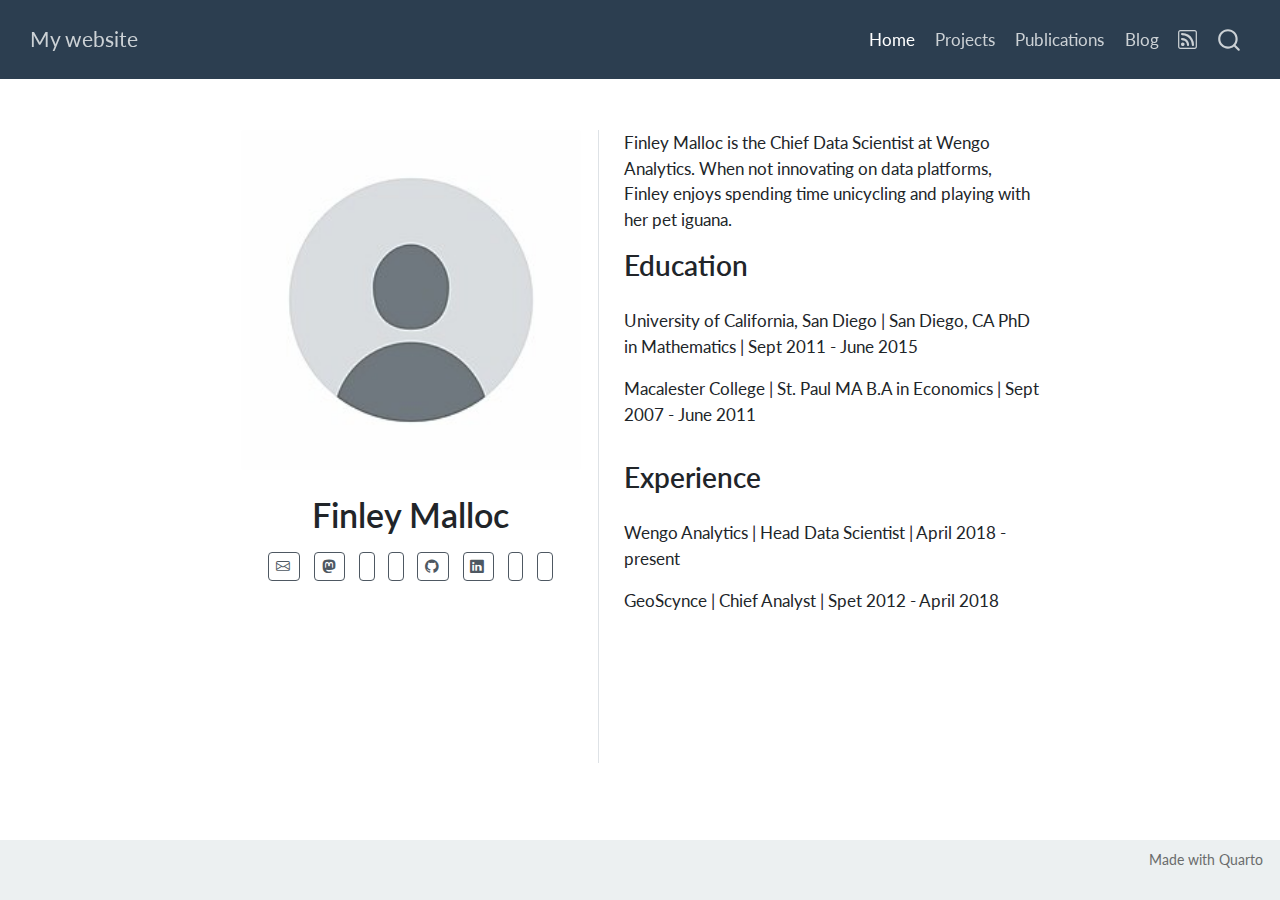
==== index.html @ 360e05d4 "Initialize gh-pages" ====
<!DOCTYPE html>
<html xmlns="http://www.w3.org/1999/xhtml" lang="en" xml:lang="en"><head>

<meta charset="utf-8">
<meta name="generator" content="quarto-1.5.57">

<meta name="viewport" content="width=device-width, initial-scale=1.0, user-scalable=yes">


<title>Finley Malloc – My website</title>
<style>
code{white-space: pre-wrap;}
span.smallcaps{font-variant: small-caps;}
div.columns{display: flex; gap: min(4vw, 1.5em);}
div.column{flex: auto; overflow-x: auto;}
div.hanging-indent{margin-left: 1.5em; text-indent: -1.5em;}
ul.task-list{list-style: none;}
ul.task-list li input[type="checkbox"] {
  width: 0.8em;
  margin: 0 0.8em 0.2em -1em; /* quarto-specific, see https://github.com/quarto-dev/quarto-cli/issues/4556 */ 
  vertical-align: middle;
}
</style>


<script src="site_libs/quarto-nav/quarto-nav.js"></script>
<script src="site_libs/quarto-nav/headroom.min.js"></script>
<script src="site_libs/clipboard/clipboard.min.js"></script>
<script src="site_libs/quarto-search/autocomplete.umd.js"></script>
<script src="site_libs/quarto-search/fuse.min.js"></script>
<script src="site_libs/quarto-search/quarto-search.js"></script>
<meta name="quarto:offset" content="./">
<script src="site_libs/quarto-html/quarto.js"></script>
<script src="site_libs/quarto-html/popper.min.js"></script>
<script src="site_libs/quarto-html/tippy.umd.min.js"></script>
<link href="site_libs/quarto-html/tippy.css" rel="stylesheet">
<link href="site_libs/quarto-html/quarto-syntax-highlighting.css" rel="stylesheet" id="quarto-text-highlighting-styles">
<script src="site_libs/bootstrap/bootstrap.min.js"></script>
<link href="site_libs/bootstrap/bootstrap-icons.css" rel="stylesheet">
<link href="site_libs/bootstrap/bootstrap.min.css" rel="stylesheet" id="quarto-bootstrap" data-mode="light">
<script src="site_libs/quarto-contrib/iconify-2.1.0/iconify-icon.min.js"></script>
<script id="quarto-search-options" type="application/json">{
  "location": "navbar",
  "copy-button": false,
  "collapse-after": 3,
  "panel-placement": "end",
  "type": "overlay",
  "limit": 50,
  "keyboard-shortcut": [
    "f",
    "/",
    "s"
  ],
  "show-item-context": false,
  "language": {
    "search-no-results-text": "No results",
    "search-matching-documents-text": "matching documents",
    "search-copy-link-title": "Copy link to search",
    "search-hide-matches-text": "Hide additional matches",
    "search-more-match-text": "more match in this document",
    "search-more-matches-text": "more matches in this document",
    "search-clear-button-title": "Clear",
    "search-text-placeholder": "",
    "search-detached-cancel-button-title": "Cancel",
    "search-submit-button-title": "Submit",
    "search-label": "Search"
  }
}</script>


<link rel="stylesheet" href="styles.css">
<meta property="og:title" content="Finley Malloc – My website">
<meta property="og:description" content="I am a scientist">
<meta property="og:site_name" content="My website">
<meta name="twitter:title" content="Finley Malloc – My website">
<meta name="twitter:description" content="I am a scientist">
<meta name="twitter:card" content="summary">
</head>

<body class="nav-fixed fullcontent">

<div id="quarto-search-results"></div>
  <header id="quarto-header" class="headroom fixed-top">
    <nav class="navbar navbar-expand-lg " data-bs-theme="dark">
      <div class="navbar-container container-fluid">
      <div class="navbar-brand-container mx-auto">
    <a class="navbar-brand" href="./index.html">
    <span class="navbar-title">My website</span>
    </a>
  </div>
            <div id="quarto-search" class="" title="Search"></div>
          <button class="navbar-toggler" type="button" data-bs-toggle="collapse" data-bs-target="#navbarCollapse" aria-controls="navbarCollapse" role="menu" aria-expanded="false" aria-label="Toggle navigation" onclick="if (window.quartoToggleHeadroom) { window.quartoToggleHeadroom(); }">
  <span class="navbar-toggler-icon"></span>
</button>
          <div class="collapse navbar-collapse" id="navbarCollapse">
            <ul class="navbar-nav navbar-nav-scroll ms-auto">
  <li class="nav-item">
    <a class="nav-link active" href="./index.html" aria-current="page"> 
<span class="menu-text">Home</span></a>
  </li>  
  <li class="nav-item">
    <a class="nav-link" href="./Projects.html"> 
<span class="menu-text">Projects</span></a>
  </li>  
  <li class="nav-item">
    <a class="nav-link" href="./Publications.html"> 
<span class="menu-text">Publications</span></a>
  </li>  
  <li class="nav-item">
    <a class="nav-link" href="./Blog.html"> 
<span class="menu-text">Blog</span></a>
  </li>  
  <li class="nav-item compact">
    <a class="nav-link" href="./index.xml"> <i class="bi bi-rss" role="img">
</i> 
<span class="menu-text"></span></a>
  </li>  
</ul>
          </div> <!-- /navcollapse -->
            <div class="quarto-navbar-tools">
</div>
      </div> <!-- /container-fluid -->
    </nav>
</header>
<!-- content -->
<div id="quarto-content" class="quarto-container page-columns page-rows-contents page-layout-article page-navbar">
<!-- sidebar -->
<!-- margin-sidebar -->
    
<!-- main -->
<div class="quarto-about-trestles">
  <div class="about-entity">
    <img src="avatar.jpg" class="about-image
  rounded " style="width: 20em;">
<header id="title-block-header" class="quarto-title-block default">
<div class="quarto-title">
<h1 class="title">Finley Malloc</h1>
</div>
<div class="quarto-title-meta">
  </div>
</header>
    <div class="about-links">
  <a href="mailto: test@example.com" class="about-link" rel="" target="">
    <i class="bi bi-envelope"></i>
     <span class="about-link-text"></span>
  </a>
  <a href="https://joinmastodon.org" class="about-link" rel="" target="">
    <i class="bi bi-mastodon"></i>
     <span class="about-link-text"></span>
  </a>
  <a href="https://bsky.app" class="about-link" rel="" target="">
     <span class="about-link-text"><iconify-icon role="img" inline="" icon="fa6-brands:bluesky" aria-label="Icon bluesky from fa6-brands Iconify.design set." title="BlueSky"></iconify-icon></span>
  </a>
  <a href="https://x.com" class="about-link" rel="" target="">
     <span class="about-link-text"><iconify-icon role="img" inline="" icon="fa6-brands:x-twitter" aria-label="Icon x-twitter from fa6-brands Iconify.design set." title="Twitter"></iconify-icon></span>
  </a>
  <a href="https://github.com" class="about-link" rel="" target="">
    <i class="bi bi-github"></i>
     <span class="about-link-text"></span>
  </a>
  <a href="https://linkedin.com/" class="about-link" rel="" target="">
    <i class="bi bi-linkedin"></i>
     <span class="about-link-text"></span>
  </a>
  <a href="https://scholar.google.com" class="about-link" rel="" target="">
     <span class="about-link-text"><iconify-icon role="img" inline="" icon="academicons:google-scholar-square" style="font-size: 1.2em;" aria-label="Icon google-scholar-square from academicons Iconify.design set." title="Scholar"></iconify-icon></span>
  </a>
  <a href="https://orcid.org/" class="about-link" rel="" target="">
     <span class="about-link-text"><iconify-icon role="img" inline="" icon="fa6-brands:orcid" style="font-size: 1.2em;" aria-label="Icon orcid from fa6-brands Iconify.design set." title="ORCID"></iconify-icon></span>
  </a>
</div>
  </div>
  <div class="about-contents"><main class="content" id="quarto-document-content">
<p>Finley Malloc is the Chief Data Scientist at Wengo Analytics. When not innovating on data platforms, Finley enjoys spending time unicycling and playing with her pet iguana.</p>
<section id="education" class="level2">
<h2 data-anchor-id="education">Education</h2>
<p>University of California, San Diego | San Diego, CA PhD in Mathematics | Sept 2011 - June 2015</p>
<p>Macalester College | St.&nbsp;Paul MA B.A in Economics | Sept 2007 - June 2011</p>
</section>
<section id="experience" class="level2">
<h2 data-anchor-id="experience">Experience</h2>
<p>Wengo Analytics | Head Data Scientist | April 2018 - present</p>
<p>GeoScynce | Chief Analyst | Spet 2012 - April 2018</p>


</section>
</main></div>
</div>
 <!-- /main -->
<script id="quarto-html-after-body" type="application/javascript">
window.document.addEventListener("DOMContentLoaded", function (event) {
  const toggleBodyColorMode = (bsSheetEl) => {
    const mode = bsSheetEl.getAttribute("data-mode");
    const bodyEl = window.document.querySelector("body");
    if (mode === "dark") {
      bodyEl.classList.add("quarto-dark");
      bodyEl.classList.remove("quarto-light");
    } else {
      bodyEl.classList.add("quarto-light");
      bodyEl.classList.remove("quarto-dark");
    }
  }
  const toggleBodyColorPrimary = () => {
    const bsSheetEl = window.document.querySelector("link#quarto-bootstrap");
    if (bsSheetEl) {
      toggleBodyColorMode(bsSheetEl);
    }
  }
  toggleBodyColorPrimary();  
  const isCodeAnnotation = (el) => {
    for (const clz of el.classList) {
      if (clz.startsWith('code-annotation-')) {                     
        return true;
      }
    }
    return false;
  }
  const onCopySuccess = function(e) {
    // button target
    const button = e.trigger;
    // don't keep focus
    button.blur();
    // flash "checked"
    button.classList.add('code-copy-button-checked');
    var currentTitle = button.getAttribute("title");
    button.setAttribute("title", "Copied!");
    let tooltip;
    if (window.bootstrap) {
      button.setAttribute("data-bs-toggle", "tooltip");
      button.setAttribute("data-bs-placement", "left");
      button.setAttribute("data-bs-title", "Copied!");
      tooltip = new bootstrap.Tooltip(button, 
        { trigger: "manual", 
          customClass: "code-copy-button-tooltip",
          offset: [0, -8]});
      tooltip.show();    
    }
    setTimeout(function() {
      if (tooltip) {
        tooltip.hide();
        button.removeAttribute("data-bs-title");
        button.removeAttribute("data-bs-toggle");
        button.removeAttribute("data-bs-placement");
      }
      button.setAttribute("title", currentTitle);
      button.classList.remove('code-copy-button-checked');
    }, 1000);
    // clear code selection
    e.clearSelection();
  }
  const getTextToCopy = function(trigger) {
      const codeEl = trigger.previousElementSibling.cloneNode(true);
      for (const childEl of codeEl.children) {
        if (isCodeAnnotation(childEl)) {
          childEl.remove();
        }
      }
      return codeEl.innerText;
  }
  const clipboard = new window.ClipboardJS('.code-copy-button:not([data-in-quarto-modal])', {
    text: getTextToCopy
  });
  clipboard.on('success', onCopySuccess);
  if (window.document.getElementById('quarto-embedded-source-code-modal')) {
    // For code content inside modals, clipBoardJS needs to be initialized with a container option
    // TODO: Check when it could be a function (https://github.com/zenorocha/clipboard.js/issues/860)
    const clipboardModal = new window.ClipboardJS('.code-copy-button[data-in-quarto-modal]', {
      text: getTextToCopy,
      container: window.document.getElementById('quarto-embedded-source-code-modal')
    });
    clipboardModal.on('success', onCopySuccess);
  }
    var localhostRegex = new RegExp(/^(?:http|https):\/\/localhost\:?[0-9]*\//);
    var mailtoRegex = new RegExp(/^mailto:/);
      var filterRegex = new RegExp("https:\/\/pakillo\.github\.io\/academic-website-template-Quarto");
    var isInternal = (href) => {
        return filterRegex.test(href) || localhostRegex.test(href) || mailtoRegex.test(href);
    }
    // Inspect non-navigation links and adorn them if external
 	var links = window.document.querySelectorAll('a[href]:not(.nav-link):not(.navbar-brand):not(.toc-action):not(.sidebar-link):not(.sidebar-item-toggle):not(.pagination-link):not(.no-external):not([aria-hidden]):not(.dropdown-item):not(.quarto-navigation-tool):not(.about-link)');
    for (var i=0; i<links.length; i++) {
      const link = links[i];
      if (!isInternal(link.href)) {
        // undo the damage that might have been done by quarto-nav.js in the case of
        // links that we want to consider external
        if (link.dataset.originalHref !== undefined) {
          link.href = link.dataset.originalHref;
        }
      }
    }
  function tippyHover(el, contentFn, onTriggerFn, onUntriggerFn) {
    const config = {
      allowHTML: true,
      maxWidth: 500,
      delay: 100,
      arrow: false,
      appendTo: function(el) {
          return el.parentElement;
      },
      interactive: true,
      interactiveBorder: 10,
      theme: 'quarto',
      placement: 'bottom-start',
    };
    if (contentFn) {
      config.content = contentFn;
    }
    if (onTriggerFn) {
      config.onTrigger = onTriggerFn;
    }
    if (onUntriggerFn) {
      config.onUntrigger = onUntriggerFn;
    }
    window.tippy(el, config); 
  }
  const noterefs = window.document.querySelectorAll('a[role="doc-noteref"]');
  for (var i=0; i<noterefs.length; i++) {
    const ref = noterefs[i];
    tippyHover(ref, function() {
      // use id or data attribute instead here
      let href = ref.getAttribute('data-footnote-href') || ref.getAttribute('href');
      try { href = new URL(href).hash; } catch {}
      const id = href.replace(/^#\/?/, "");
      const note = window.document.getElementById(id);
      if (note) {
        return note.innerHTML;
      } else {
        return "";
      }
    });
  }
  const xrefs = window.document.querySelectorAll('a.quarto-xref');
  const processXRef = (id, note) => {
    // Strip column container classes
    const stripColumnClz = (el) => {
      el.classList.remove("page-full", "page-columns");
      if (el.children) {
        for (const child of el.children) {
          stripColumnClz(child);
        }
      }
    }
    stripColumnClz(note)
    if (id === null || id.startsWith('sec-')) {
      // Special case sections, only their first couple elements
      const container = document.createElement("div");
      if (note.children && note.children.length > 2) {
        container.appendChild(note.children[0].cloneNode(true));
        for (let i = 1; i < note.children.length; i++) {
          const child = note.children[i];
          if (child.tagName === "P" && child.innerText === "") {
            continue;
          } else {
            container.appendChild(child.cloneNode(true));
            break;
          }
        }
        if (window.Quarto?.typesetMath) {
          window.Quarto.typesetMath(container);
        }
        return container.innerHTML
      } else {
        if (window.Quarto?.typesetMath) {
          window.Quarto.typesetMath(note);
        }
        return note.innerHTML;
      }
    } else {
      // Remove any anchor links if they are present
      const anchorLink = note.querySelector('a.anchorjs-link');
      if (anchorLink) {
        anchorLink.remove();
      }
      if (window.Quarto?.typesetMath) {
        window.Quarto.typesetMath(note);
      }
      // TODO in 1.5, we should make sure this works without a callout special case
      if (note.classList.contains("callout")) {
        return note.outerHTML;
      } else {
        return note.innerHTML;
      }
    }
  }
  for (var i=0; i<xrefs.length; i++) {
    const xref = xrefs[i];
    tippyHover(xref, undefined, function(instance) {
      instance.disable();
      let url = xref.getAttribute('href');
      let hash = undefined; 
      if (url.startsWith('#')) {
        hash = url;
      } else {
        try { hash = new URL(url).hash; } catch {}
      }
      if (hash) {
        const id = hash.replace(/^#\/?/, "");
        const note = window.document.getElementById(id);
        if (note !== null) {
          try {
            const html = processXRef(id, note.cloneNode(true));
            instance.setContent(html);
          } finally {
            instance.enable();
            instance.show();
          }
        } else {
          // See if we can fetch this
          fetch(url.split('#')[0])
          .then(res => res.text())
          .then(html => {
            const parser = new DOMParser();
            const htmlDoc = parser.parseFromString(html, "text/html");
            const note = htmlDoc.getElementById(id);
            if (note !== null) {
              const html = processXRef(id, note);
              instance.setContent(html);
            } 
          }).finally(() => {
            instance.enable();
            instance.show();
          });
        }
      } else {
        // See if we can fetch a full url (with no hash to target)
        // This is a special case and we should probably do some content thinning / targeting
        fetch(url)
        .then(res => res.text())
        .then(html => {
          const parser = new DOMParser();
          const htmlDoc = parser.parseFromString(html, "text/html");
          const note = htmlDoc.querySelector('main.content');
          if (note !== null) {
            // This should only happen for chapter cross references
            // (since there is no id in the URL)
            // remove the first header
            if (note.children.length > 0 && note.children[0].tagName === "HEADER") {
              note.children[0].remove();
            }
            const html = processXRef(null, note);
            instance.setContent(html);
          } 
        }).finally(() => {
          instance.enable();
          instance.show();
        });
      }
    }, function(instance) {
    });
  }
      let selectedAnnoteEl;
      const selectorForAnnotation = ( cell, annotation) => {
        let cellAttr = 'data-code-cell="' + cell + '"';
        let lineAttr = 'data-code-annotation="' +  annotation + '"';
        const selector = 'span[' + cellAttr + '][' + lineAttr + ']';
        return selector;
      }
      const selectCodeLines = (annoteEl) => {
        const doc = window.document;
        const targetCell = annoteEl.getAttribute("data-target-cell");
        const targetAnnotation = annoteEl.getAttribute("data-target-annotation");
        const annoteSpan = window.document.querySelector(selectorForAnnotation(targetCell, targetAnnotation));
        const lines = annoteSpan.getAttribute("data-code-lines").split(",");
        const lineIds = lines.map((line) => {
          return targetCell + "-" + line;
        })
        let top = null;
        let height = null;
        let parent = null;
        if (lineIds.length > 0) {
            //compute the position of the single el (top and bottom and make a div)
            const el = window.document.getElementById(lineIds[0]);
            top = el.offsetTop;
            height = el.offsetHeight;
            parent = el.parentElement.parentElement;
          if (lineIds.length > 1) {
            const lastEl = window.document.getElementById(lineIds[lineIds.length - 1]);
            const bottom = lastEl.offsetTop + lastEl.offsetHeight;
            height = bottom - top;
          }
          if (top !== null && height !== null && parent !== null) {
            // cook up a div (if necessary) and position it 
            let div = window.document.getElementById("code-annotation-line-highlight");
            if (div === null) {
              div = window.document.createElement("div");
              div.setAttribute("id", "code-annotation-line-highlight");
              div.style.position = 'absolute';
              parent.appendChild(div);
            }
            div.style.top = top - 2 + "px";
            div.style.height = height + 4 + "px";
            div.style.left = 0;
            let gutterDiv = window.document.getElementById("code-annotation-line-highlight-gutter");
            if (gutterDiv === null) {
              gutterDiv = window.document.createElement("div");
              gutterDiv.setAttribute("id", "code-annotation-line-highlight-gutter");
              gutterDiv.style.position = 'absolute';
              const codeCell = window.document.getElementById(targetCell);
              const gutter = codeCell.querySelector('.code-annotation-gutter');
              gutter.appendChild(gutterDiv);
            }
            gutterDiv.style.top = top - 2 + "px";
            gutterDiv.style.height = height + 4 + "px";
          }
          selectedAnnoteEl = annoteEl;
        }
      };
      const unselectCodeLines = () => {
        const elementsIds = ["code-annotation-line-highlight", "code-annotation-line-highlight-gutter"];
        elementsIds.forEach((elId) => {
          const div = window.document.getElementById(elId);
          if (div) {
            div.remove();
          }
        });
        selectedAnnoteEl = undefined;
      };
        // Handle positioning of the toggle
    window.addEventListener(
      "resize",
      throttle(() => {
        elRect = undefined;
        if (selectedAnnoteEl) {
          selectCodeLines(selectedAnnoteEl);
        }
      }, 10)
    );
    function throttle(fn, ms) {
    let throttle = false;
    let timer;
      return (...args) => {
        if(!throttle) { // first call gets through
            fn.apply(this, args);
            throttle = true;
        } else { // all the others get throttled
            if(timer) clearTimeout(timer); // cancel #2
            timer = setTimeout(() => {
              fn.apply(this, args);
              timer = throttle = false;
            }, ms);
        }
      };
    }
      // Attach click handler to the DT
      const annoteDls = window.document.querySelectorAll('dt[data-target-cell]');
      for (const annoteDlNode of annoteDls) {
        annoteDlNode.addEventListener('click', (event) => {
          const clickedEl = event.target;
          if (clickedEl !== selectedAnnoteEl) {
            unselectCodeLines();
            const activeEl = window.document.querySelector('dt[data-target-cell].code-annotation-active');
            if (activeEl) {
              activeEl.classList.remove('code-annotation-active');
            }
            selectCodeLines(clickedEl);
            clickedEl.classList.add('code-annotation-active');
          } else {
            // Unselect the line
            unselectCodeLines();
            clickedEl.classList.remove('code-annotation-active');
          }
        });
      }
  const findCites = (el) => {
    const parentEl = el.parentElement;
    if (parentEl) {
      const cites = parentEl.dataset.cites;
      if (cites) {
        return {
          el,
          cites: cites.split(' ')
        };
      } else {
        return findCites(el.parentElement)
      }
    } else {
      return undefined;
    }
  };
  var bibliorefs = window.document.querySelectorAll('a[role="doc-biblioref"]');
  for (var i=0; i<bibliorefs.length; i++) {
    const ref = bibliorefs[i];
    const citeInfo = findCites(ref);
    if (citeInfo) {
      tippyHover(citeInfo.el, function() {
        var popup = window.document.createElement('div');
        citeInfo.cites.forEach(function(cite) {
          var citeDiv = window.document.createElement('div');
          citeDiv.classList.add('hanging-indent');
          citeDiv.classList.add('csl-entry');
          var biblioDiv = window.document.getElementById('ref-' + cite);
          if (biblioDiv) {
            citeDiv.innerHTML = biblioDiv.innerHTML;
          }
          popup.appendChild(citeDiv);
        });
        return popup.innerHTML;
      });
    }
  }
});
</script>
</div> <!-- /content -->
<footer class="footer">
  <div class="nav-footer">
    <div class="nav-footer-left">
      &nbsp;
    </div>   
    <div class="nav-footer-center">
      &nbsp;
    </div>
    <div class="nav-footer-right">
<p>Made with Quarto</p>
</div>
  </div>
</footer>




</body></html>
---- site_libs/quarto-html/tippy.css ----
.tippy-box[data-animation=fade][data-state=hidden]{opacity:0}[data-tippy-root]{max-width:calc(100vw - 10px)}.tippy-box{position:relative;background-color:#333;color:#fff;border-radius:4px;font-size:14px;line-height:1.4;white-space:normal;outline:0;transition-property:transform,visibility,opacity}.tippy-box[data-placement^=top]>.tippy-arrow{bottom:0}.tippy-box[data-placement^=top]>.tippy-arrow:before{bottom:-7px;left:0;border-width:8px 8px 0;border-top-color:initial;transform-origin:center top}.tippy-box[data-placement^=bottom]>.tippy-arrow{top:0}.tippy-box[data-placement^=bottom]>.tippy-arrow:before{top:-7px;left:0;border-width:0 8px 8px;border-bottom-color:initial;transform-origin:center bottom}.tippy-box[data-placement^=left]>.tippy-arrow{right:0}.tippy-box[data-placement^=left]>.tippy-arrow:before{border-width:8px 0 8px 8px;border-left-color:initial;right:-7px;transform-origin:center left}.tippy-box[data-placement^=right]>.tippy-arrow{left:0}.tippy-box[data-placement^=right]>.tippy-arrow:before{left:-7px;border-width:8px 8px 8px 0;border-right-color:initial;transform-origin:center right}.tippy-box[data-inertia][data-state=visible]{transition-timing-function:cubic-bezier(.54,1.5,.38,1.11)}.tippy-arrow{width:16px;height:16px;color:#333}.tippy-arrow:before{content:"";position:absolute;border-color:transparent;border-style:solid}.tippy-content{position:relative;padding:5px 9px;z-index:1}
---- site_libs/quarto-html/quarto-syntax-highlighting.css ----
/* quarto syntax highlight colors */
:root {
  --quarto-hl-ot-color: #003B4F;
  --quarto-hl-at-color: #657422;
  --quarto-hl-ss-color: #20794D;
  --quarto-hl-an-color: #5E5E5E;
  --quarto-hl-fu-color: #4758AB;
  --quarto-hl-st-color: #20794D;
  --quarto-hl-cf-color: #003B4F;
  --quarto-hl-op-color: #5E5E5E;
  --quarto-hl-er-color: #AD0000;
  --quarto-hl-bn-color: #AD0000;
  --quarto-hl-al-color: #AD0000;
  --quarto-hl-va-color: #111111;
  --quarto-hl-bu-color: inherit;
  --quarto-hl-ex-color: inherit;
  --quarto-hl-pp-color: #AD0000;
  --quarto-hl-in-color: #5E5E5E;
  --quarto-hl-vs-color: #20794D;
  --quarto-hl-wa-color: #5E5E5E;
  --quarto-hl-do-color: #5E5E5E;
  --quarto-hl-im-color: #00769E;
  --quarto-hl-ch-color: #20794D;
  --quarto-hl-dt-color: #AD0000;
  --quarto-hl-fl-color: #AD0000;
  --quarto-hl-co-color: #5E5E5E;
  --quarto-hl-cv-color: #5E5E5E;
  --quarto-hl-cn-color: #8f5902;
  --quarto-hl-sc-color: #5E5E5E;
  --quarto-hl-dv-color: #AD0000;
  --quarto-hl-kw-color: #003B4F;
}

/* other quarto variables */
:root {
  --quarto-font-monospace: SFMono-Regular, Menlo, Monaco, Consolas, "Liberation Mono", "Courier New", monospace;
}

pre > code.sourceCode > span {
  color: #003B4F;
}

code span {
  color: #003B4F;
}

code.sourceCode > span {
  color: #003B4F;
}

div.sourceCode,
div.sourceCode pre.sourceCode {
  color: #003B4F;
}

code span.ot {
  color: #003B4F;
  font-style: inherit;
}

code span.at {
  color: #657422;
  font-style: inherit;
}

code span.ss {
  color: #20794D;
  font-style: inherit;
}

code span.an {
  color: #5E5E5E;
  font-style: inherit;
}

code span.fu {
  color: #4758AB;
  font-style: inherit;
}

code span.st {
  color: #20794D;
  font-style: inherit;
}

code span.cf {
  color: #003B4F;
  font-weight: bold;
  font-style: inherit;
}

code span.op {
  color: #5E5E5E;
  font-style: inherit;
}

code span.er {
  color: #AD0000;
  font-style: inherit;
}

code span.bn {
  color: #AD0000;
  font-style: inherit;
}

code span.al {
  color: #AD0000;
  font-style: inherit;
}

code span.va {
  color: #111111;
  font-style: inherit;
}

code span.bu {
  font-style: inherit;
}

code span.ex {
  font-style: inherit;
}

code span.pp {
  color: #AD0000;
  font-style: inherit;
}

code span.in {
  color: #5E5E5E;
  font-style: inherit;
}

code span.vs {
  color: #20794D;
  font-style: inherit;
}

code span.wa {
  color: #5E5E5E;
  font-style: italic;
}

code span.do {
  color: #5E5E5E;
  font-style: italic;
}

code span.im {
  color: #00769E;
  font-style: inherit;
}

code span.ch {
  color: #20794D;
  font-style: inherit;
}

code span.dt {
  color: #AD0000;
  font-style: inherit;
}

code span.fl {
  color: #AD0000;
  font-style: inherit;
}

code span.co {
  color: #5E5E5E;
  font-style: inherit;
}

code span.cv {
  color: #5E5E5E;
  font-style: italic;
}

code span.cn {
  color: #8f5902;
  font-style: inherit;
}

code span.sc {
  color: #5E5E5E;
  font-style: inherit;
}

code span.dv {
  color: #AD0000;
  font-style: inherit;
}

code span.kw {
  color: #003B4F;
  font-weight: bold;
  font-style: inherit;
}

.prevent-inlining {
  content: "</";
}

/*# sourceMappingURL=debc5d5d77c3f9108843748ff7464032.css.map */
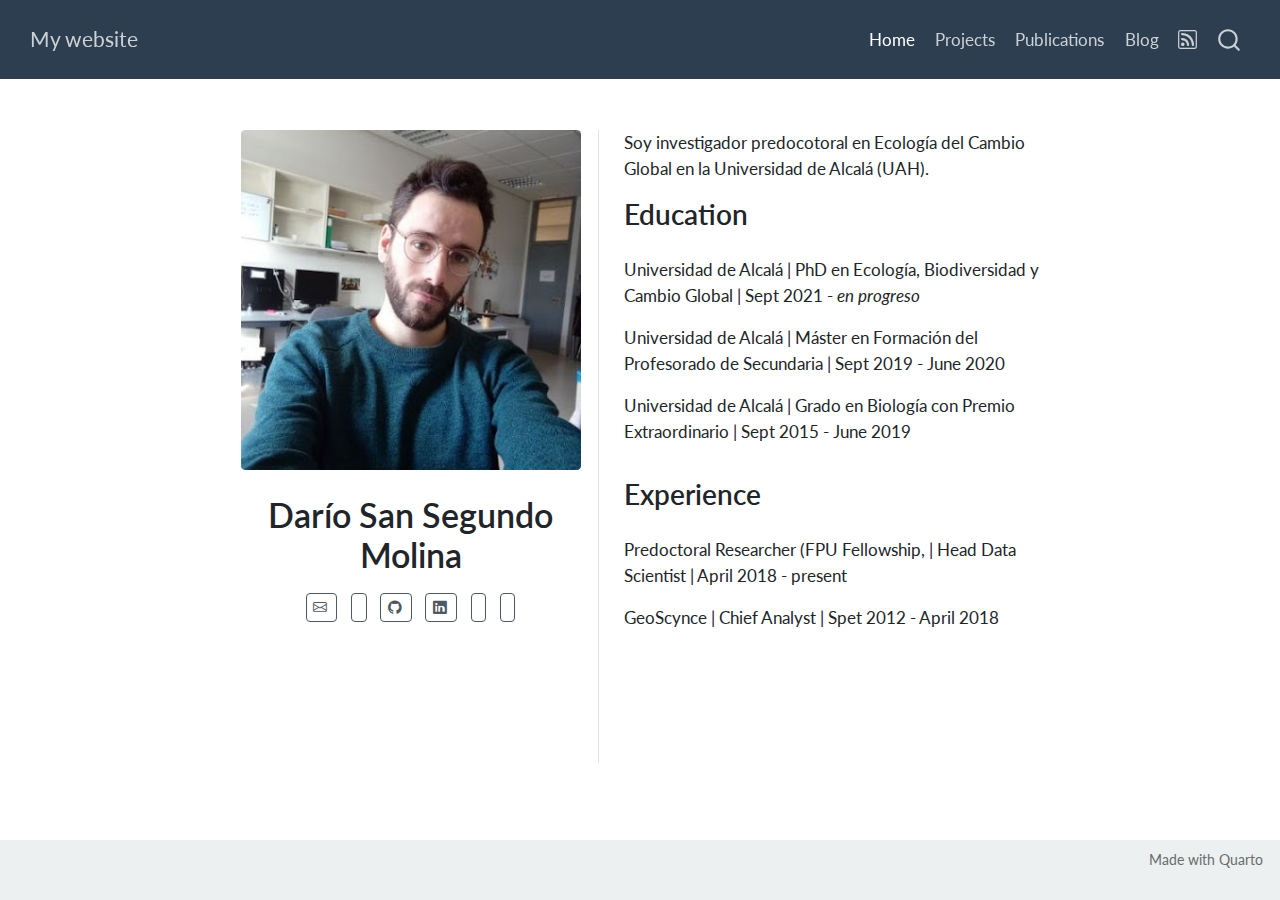
==== commit da26ea15: "Built site for gh-pages" ====
--- a/index.html
+++ b/index.html
@@ -7,7 +7,7 @@
 <meta name="viewport" content="width=device-width, initial-scale=1.0, user-scalable=yes">
 
 
-<title>Finley Malloc – My website</title>
+<title>Darío San Segundo Molina – My website</title>
 <style>
 code{white-space: pre-wrap;}
 span.smallcaps{font-variant: small-caps;}
@@ -69,10 +69,10 @@
 
 
 <link rel="stylesheet" href="styles.css">
-<meta property="og:title" content="Finley Malloc – My website">
+<meta property="og:title" content="Darío San Segundo Molina – My website">
 <meta property="og:description" content="I am a scientist">
 <meta property="og:site_name" content="My website">
-<meta name="twitter:title" content="Finley Malloc – My website">
+<meta name="twitter:title" content="Darío San Segundo Molina – My website">
 <meta name="twitter:description" content="I am a scientist">
 <meta name="twitter:card" content="summary">
 </head>
@@ -130,56 +130,50 @@
 <!-- main -->
 <div class="quarto-about-trestles">
   <div class="about-entity">
-    <img src="avatar.jpg" class="about-image
+    <img src="yoo.jpg" class="about-image
   rounded " style="width: 20em;">
 <header id="title-block-header" class="quarto-title-block default">
 <div class="quarto-title">
-<h1 class="title">Finley Malloc</h1>
+<h1 class="title">Darío San Segundo Molina</h1>
 </div>
 <div class="quarto-title-meta">
   </div>
 </header>
     <div class="about-links">
-  <a href="mailto: test@example.com" class="about-link" rel="" target="">
+  <a href="mailto: dario.ssm2@gmail.com" class="about-link" rel="" target="">
     <i class="bi bi-envelope"></i>
      <span class="about-link-text"></span>
   </a>
-  <a href="https://joinmastodon.org" class="about-link" rel="" target="">
-    <i class="bi bi-mastodon"></i>
-     <span class="about-link-text"></span>
-  </a>
-  <a href="https://bsky.app" class="about-link" rel="" target="">
-     <span class="about-link-text"><iconify-icon role="img" inline="" icon="fa6-brands:bluesky" aria-label="Icon bluesky from fa6-brands Iconify.design set." title="BlueSky"></iconify-icon></span>
-  </a>
-  <a href="https://x.com" class="about-link" rel="" target="">
+  <a href="https://x.com/dario_ssm" class="about-link" rel="" target="">
      <span class="about-link-text"><iconify-icon role="img" inline="" icon="fa6-brands:x-twitter" aria-label="Icon x-twitter from fa6-brands Iconify.design set." title="Twitter"></iconify-icon></span>
   </a>
-  <a href="https://github.com" class="about-link" rel="" target="">
+  <a href="https://github.com/dario-ssm/" class="about-link" rel="" target="">
     <i class="bi bi-github"></i>
      <span class="about-link-text"></span>
   </a>
-  <a href="https://linkedin.com/" class="about-link" rel="" target="">
+  <a href="https://es.linkedin.com/in/dar%C3%ADo-san-segundo-molina-73854b18b" class="about-link" rel="" target="">
     <i class="bi bi-linkedin"></i>
      <span class="about-link-text"></span>
   </a>
   <a href="https://scholar.google.com" class="about-link" rel="" target="">
      <span class="about-link-text"><iconify-icon role="img" inline="" icon="academicons:google-scholar-square" style="font-size: 1.2em;" aria-label="Icon google-scholar-square from academicons Iconify.design set." title="Scholar"></iconify-icon></span>
   </a>
-  <a href="https://orcid.org/" class="about-link" rel="" target="">
+  <a href="https://orcid.org/0000-0002-7831-9623" class="about-link" rel="" target="">
      <span class="about-link-text"><iconify-icon role="img" inline="" icon="fa6-brands:orcid" style="font-size: 1.2em;" aria-label="Icon orcid from fa6-brands Iconify.design set." title="ORCID"></iconify-icon></span>
   </a>
 </div>
   </div>
   <div class="about-contents"><main class="content" id="quarto-document-content">
-<p>Finley Malloc is the Chief Data Scientist at Wengo Analytics. When not innovating on data platforms, Finley enjoys spending time unicycling and playing with her pet iguana.</p>
+<p>Soy investigador predocotoral en Ecología del Cambio Global en la Universidad de Alcalá (UAH).</p>
 <section id="education" class="level2">
 <h2 data-anchor-id="education">Education</h2>
-<p>University of California, San Diego | San Diego, CA PhD in Mathematics | Sept 2011 - June 2015</p>
-<p>Macalester College | St.&nbsp;Paul MA B.A in Economics | Sept 2007 - June 2011</p>
+<p>Universidad de Alcalá | PhD en Ecología, Biodiversidad y Cambio Global | Sept 2021 - <em>en progreso</em></p>
+<p>Universidad de Alcalá | Máster en Formación del Profesorado de Secundaria | Sept 2019 - June 2020</p>
+<p>Universidad de Alcalá | Grado en Biología con Premio Extraordinario | Sept 2015 - June 2019</p>
 </section>
 <section id="experience" class="level2">
 <h2 data-anchor-id="experience">Experience</h2>
-<p>Wengo Analytics | Head Data Scientist | April 2018 - present</p>
+<p>Predoctoral Researcher (FPU Fellowship, | Head Data Scientist | April 2018 - present</p>
 <p>GeoScynce | Chief Analyst | Spet 2012 - April 2018</p>
 
 
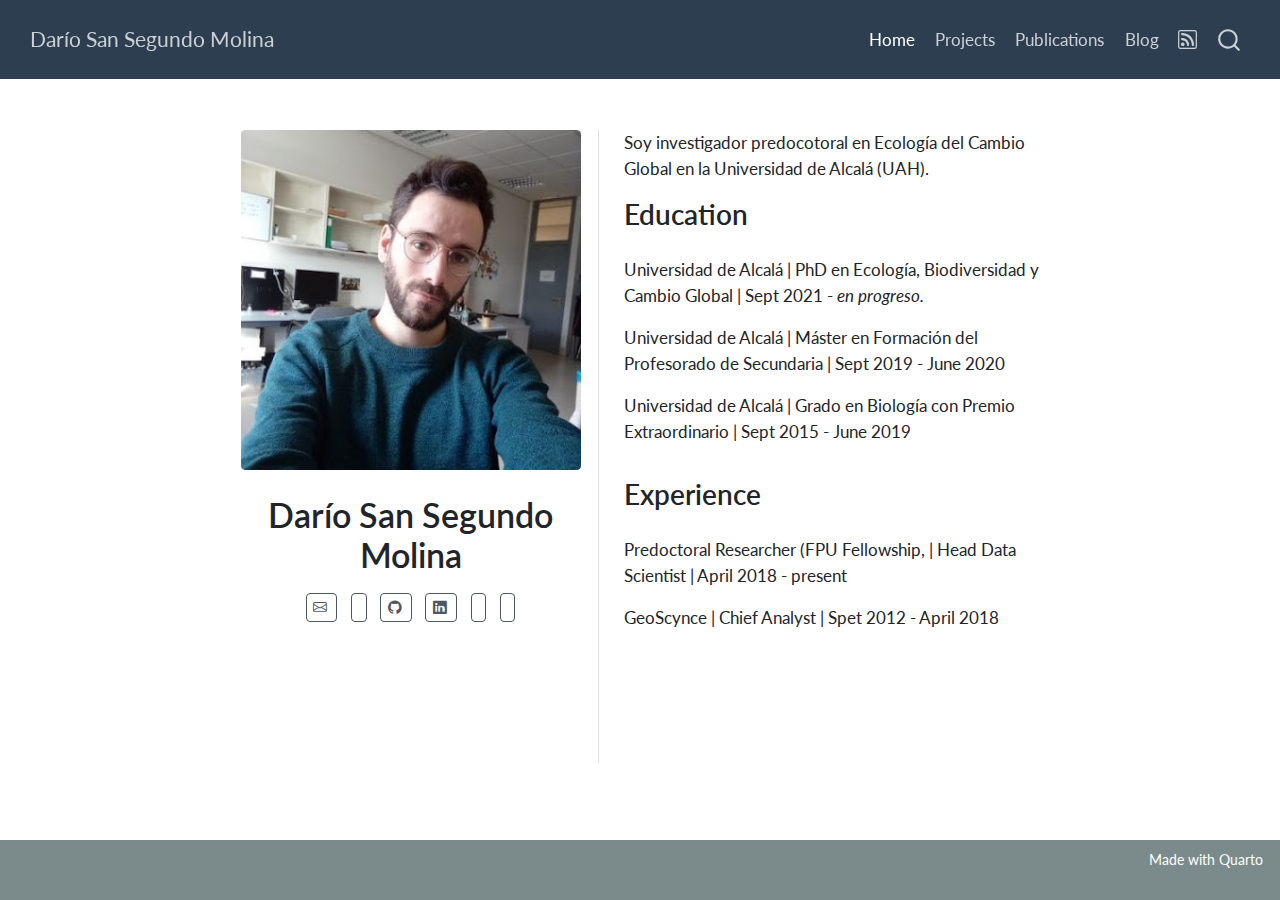
==== commit 8c6246d7: "Built site for gh-pages" ====
--- a/index.html
+++ b/index.html
@@ -7,7 +7,7 @@
 <meta name="viewport" content="width=device-width, initial-scale=1.0, user-scalable=yes">
 
 
-<title>Darío San Segundo Molina – My website</title>
+<title>Darío San Segundo Molina</title>
 <style>
 code{white-space: pre-wrap;}
 span.smallcaps{font-variant: small-caps;}
@@ -69,11 +69,11 @@
 
 
 <link rel="stylesheet" href="styles.css">
-<meta property="og:title" content="Darío San Segundo Molina – My website">
-<meta property="og:description" content="I am a scientist">
-<meta property="og:site_name" content="My website">
-<meta name="twitter:title" content="Darío San Segundo Molina – My website">
-<meta name="twitter:description" content="I am a scientist">
+<meta property="og:title" content="Darío San Segundo Molina">
+<meta property="og:description" content="Trabajador en ciencia">
+<meta property="og:site_name" content="Darío San Segundo Molina">
+<meta name="twitter:title" content="Darío San Segundo Molina">
+<meta name="twitter:description" content="Trabajador en ciencia">
 <meta name="twitter:card" content="summary">
 </head>
 
@@ -85,7 +85,7 @@
       <div class="navbar-container container-fluid">
       <div class="navbar-brand-container mx-auto">
     <a class="navbar-brand" href="./index.html">
-    <span class="navbar-title">My website</span>
+    <span class="navbar-title">Darío San Segundo Molina</span>
     </a>
   </div>
             <div id="quarto-search" class="" title="Search"></div>
@@ -167,7 +167,7 @@
 <p>Soy investigador predocotoral en Ecología del Cambio Global en la Universidad de Alcalá (UAH).</p>
 <section id="education" class="level2">
 <h2 data-anchor-id="education">Education</h2>
-<p>Universidad de Alcalá | PhD en Ecología, Biodiversidad y Cambio Global | Sept 2021 - <em>en progreso</em></p>
+<p>Universidad de Alcalá | PhD en Ecología, Biodiversidad y Cambio Global | Sept 2021 - <em>en progreso.</em></p>
 <p>Universidad de Alcalá | Máster en Formación del Profesorado de Secundaria | Sept 2019 - June 2020</p>
 <p>Universidad de Alcalá | Grado en Biología con Premio Extraordinario | Sept 2015 - June 2019</p>
 </section>
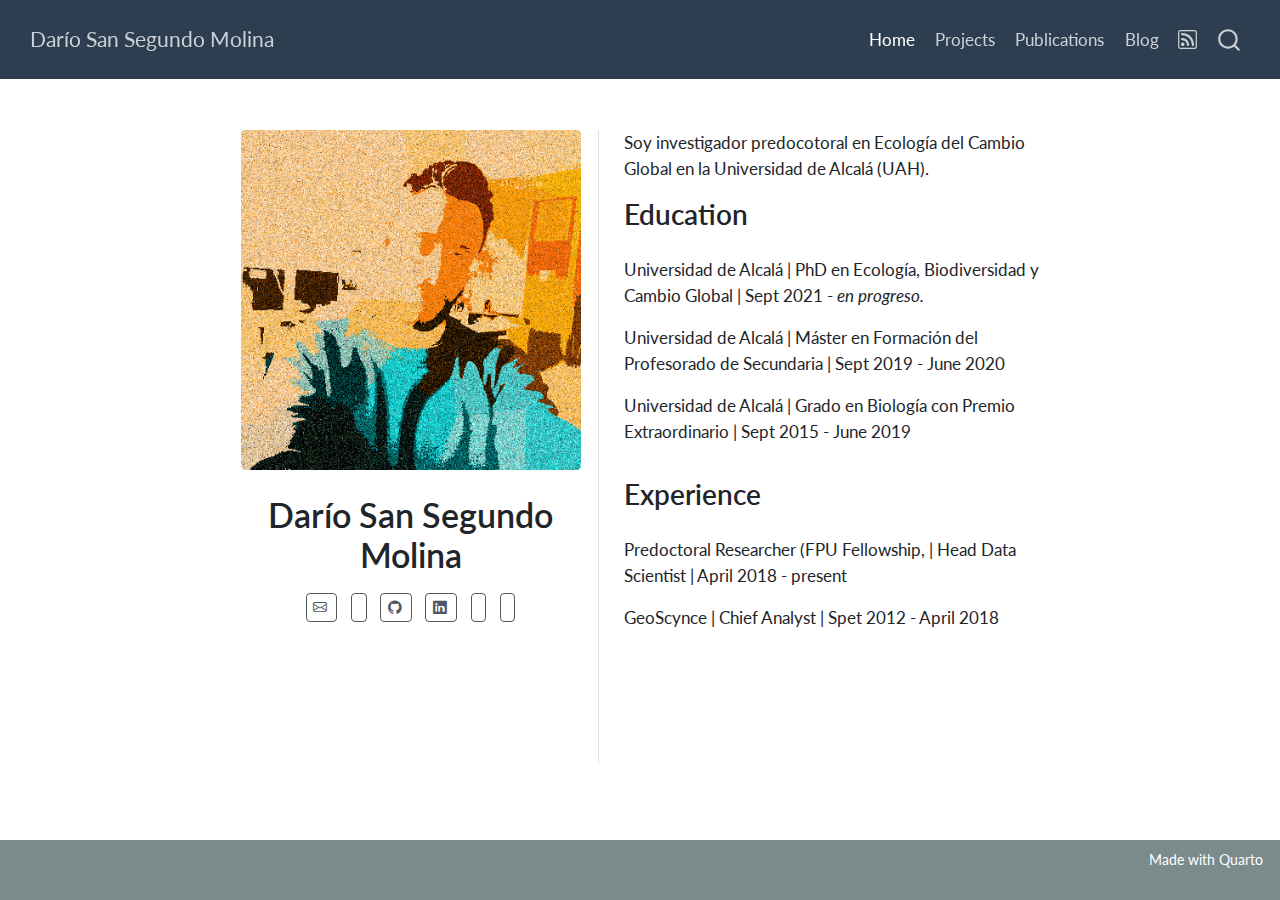
==== commit 26917b7c: "Built site for gh-pages" ====
--- a/index.html
+++ b/index.html
@@ -130,7 +130,7 @@
 <!-- main -->
 <div class="quarto-about-trestles">
   <div class="about-entity">
-    <img src="yoo.jpg" class="about-image
+    <img src="Dario2.png" class="about-image
   rounded " style="width: 20em;">
 <header id="title-block-header" class="quarto-title-block default">
 <div class="quarto-title">
